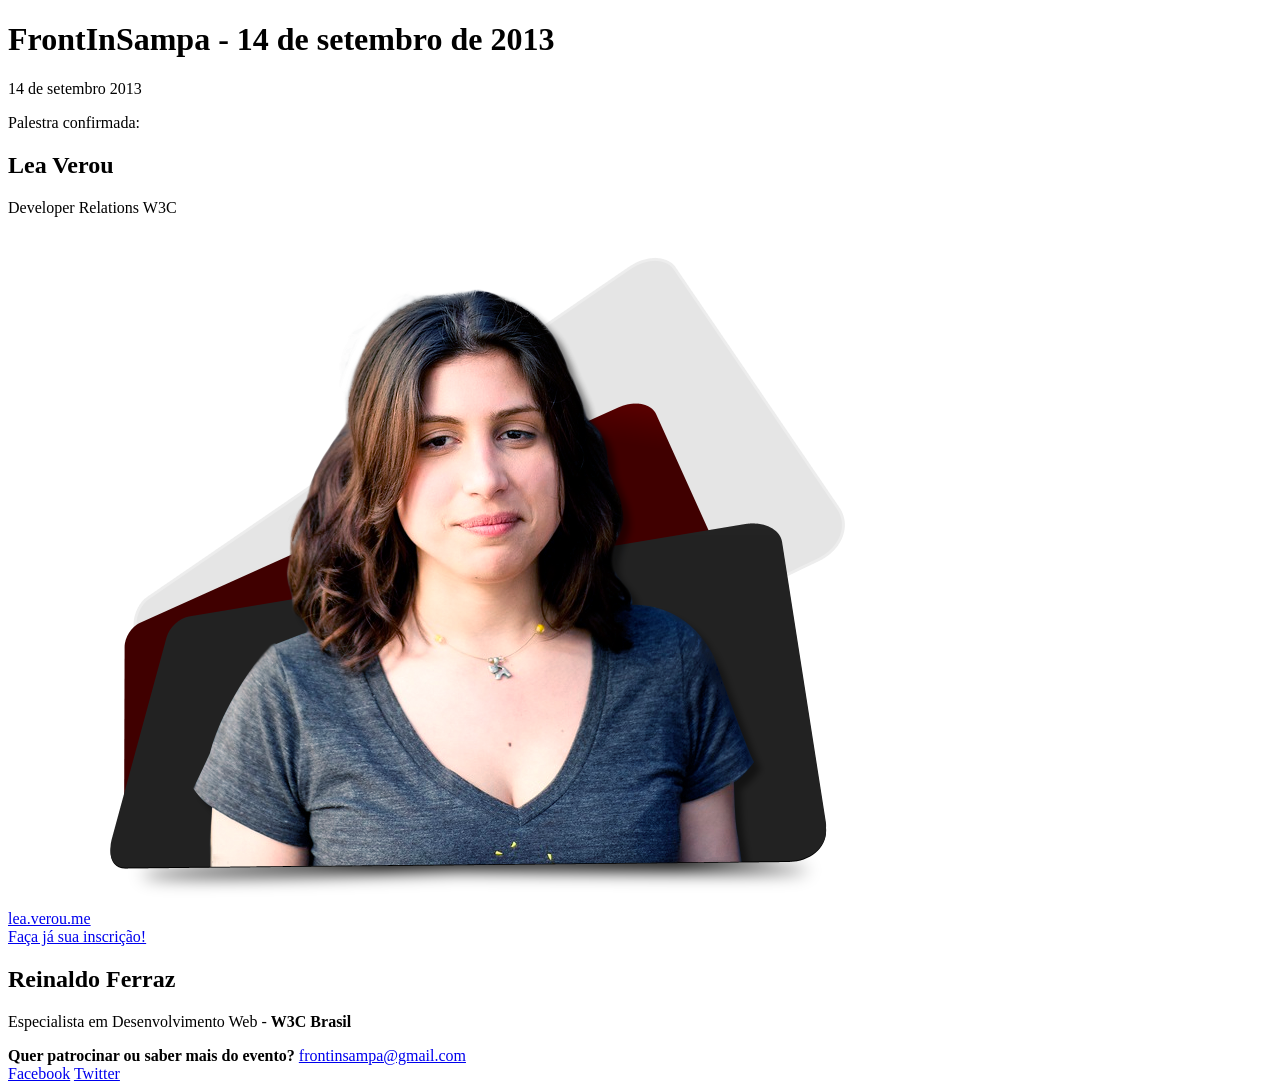
==== index.html @ 2486c328 "link inscrição" ====
<!doctype html>
<html lang="pt-br" itemscope itemtype="http://schema.org/Event">
<head>
	<meta charset="UTF-8">
	<title>FrontInSampa 2013 with Lea Verou is coming!</title>
	<meta itemprop="name" property="og:title" content="FrontInSampa 2013">
	<meta itemprop="description" property="og:description" name="description" content="">
	<meta itemprop="image" property="og:image" content="">
	<meta itemprop="startDate" content="2013-11-14">
	<meta itemprop="endDate" content="2013-11-14">
	
</head>
<body>
	<header role="banner">
		<h1>FrontInSampa - 14 de setembro de 2013</h1>
	</header>
	<main role="main">
		<p class="date">14 de setembro <span class="date-year">2013</span></p>
		<section class="featured">
			<p>Palestra confirmada:</p>
			<h2>Lea Verou</h2>
			<p>Developer Relations W3C</p>
			<a href="http://lea.verou.me/" rel="external">lea.verou.me</a>
			<img src="img/lea-verou.png" alt="Lea Verou" />
		</section>
		
		<a href="http://www.eventick.com.br/frontinsampa2013" title="Vai perder? Faça já sua inscrição">Faça já sua inscrição!</a>

		<article class="others">
			<h2>Reinaldo Ferraz</h2>
			<p>Especialista em Desenvolvimento Web - <strong>W3C Brasil</strong></p>
		</article>
	</main>
	<footer role="contentinfo">
		<strong>Quer patrocinar ou saber mais do evento?</strong>
		<a href="mailto:frontinsampa@gmail.com" class="contact">frontinsampa@gmail.com</a>
		<div class="social">
			<div class="likes"></div>
			<div class="links">
				<a href="http://facebook.com/frontinsampa" class="facebook">Facebook</a>
				<a href="http://twitter.com/frontinsp" class="twitter">Twitter</a>
			</div>
		</div>
	</footer>
</body>
</html>
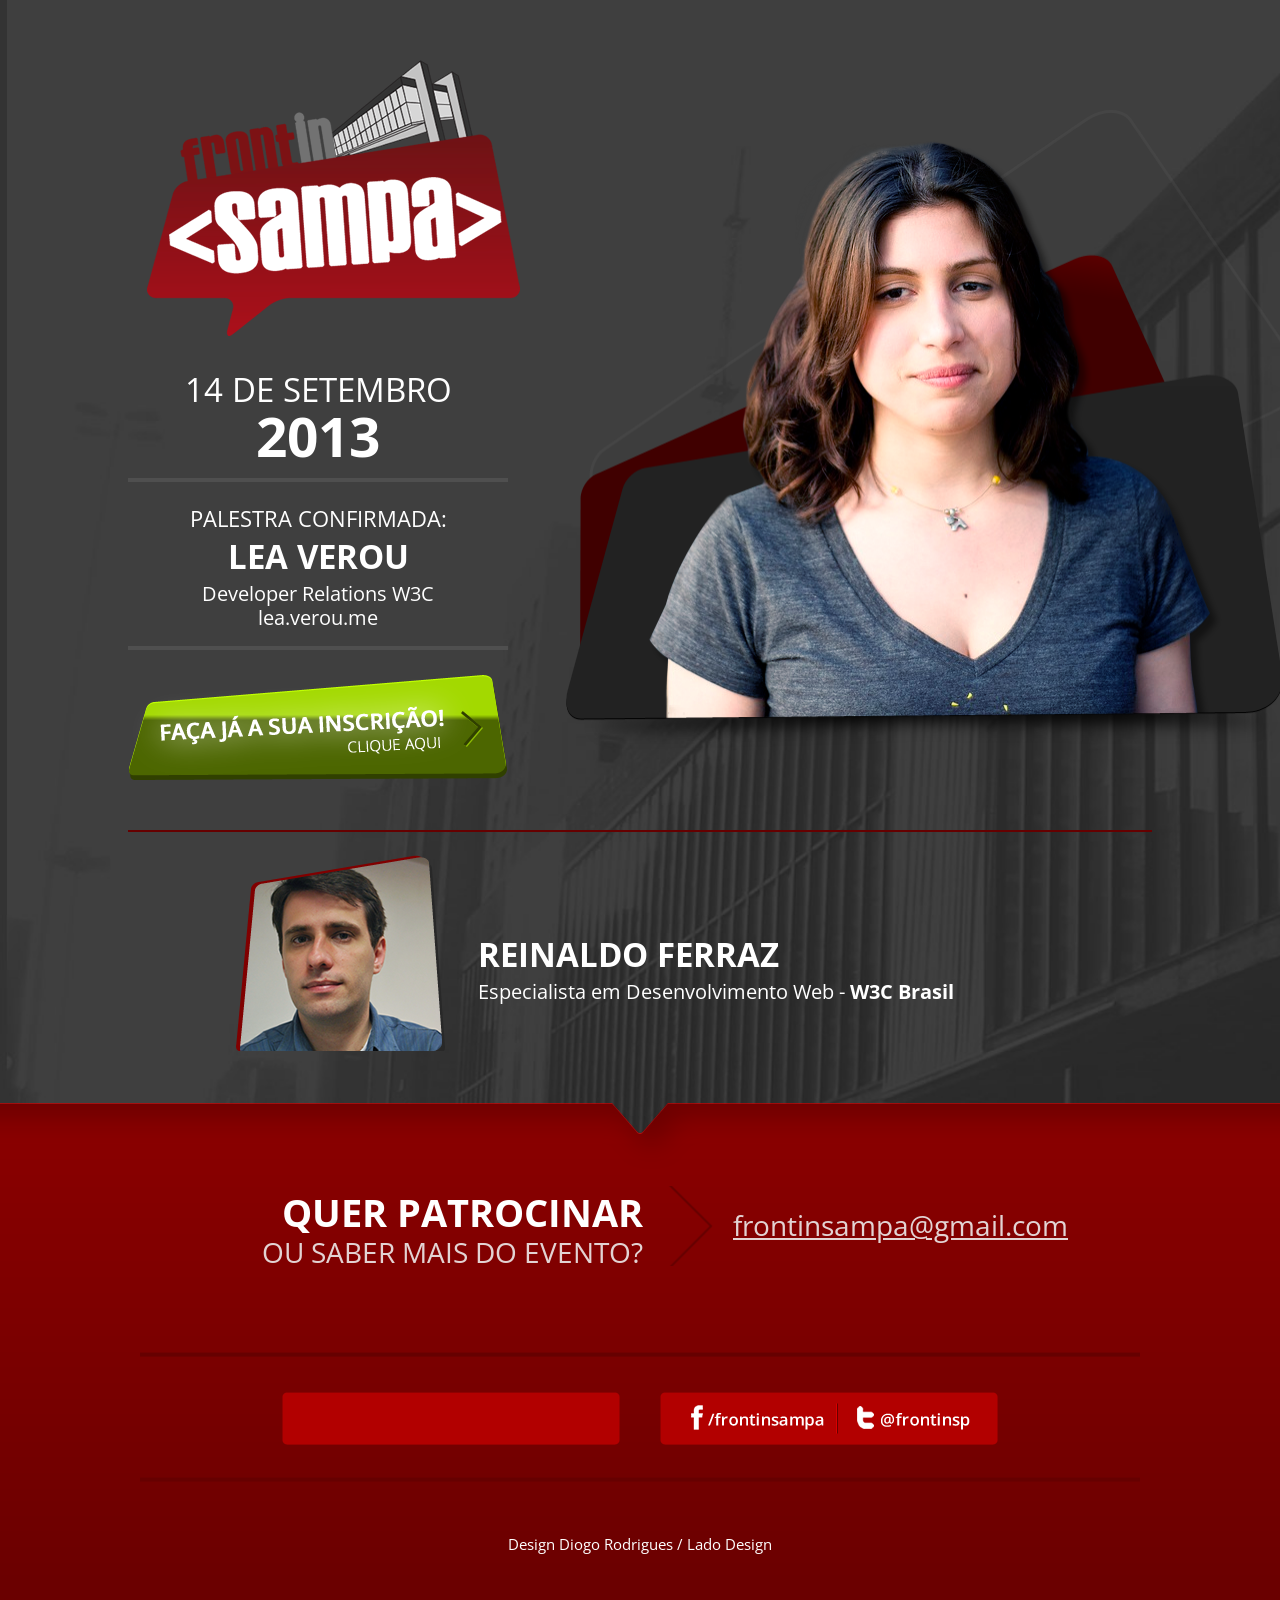
==== commit 1629ac7f: "merge" ====
--- a/index.html
+++ b/index.html
@@ -8,12 +8,19 @@
 	<meta itemprop="image" property="og:image" content="">
 	<meta itemprop="startDate" content="2013-11-14">
 	<meta itemprop="endDate" content="2013-11-14">
+		
+	<link href='http://fonts.googleapis.com/css?family=Open+Sans:400,700italic,800,700,600italic,600,400italic,300italic,300,800italic' rel='stylesheet' type='text/css'>
+
+	<link rel="stylesheet" type="text/css" href="./css/style.css">
+		
+	<script src="http://s7.addthis.com/js/250/addthis_widget.js#pubid=xa-4e4d4fa27f4e70bd"></script>
 	
 </head>
 <body>
 	<header role="banner">
 		<h1>FrontInSampa - 14 de setembro de 2013</h1>
 	</header>
+	
 	<main role="main">
 		<p class="date">14 de setembro <span class="date-year">2013</span></p>
 		<section class="featured">
@@ -22,9 +29,18 @@
 			<p>Developer Relations W3C</p>
 			<a href="http://lea.verou.me/" rel="external">lea.verou.me</a>
 			<img src="img/lea-verou.png" alt="Lea Verou" />
+			
 		</section>
+		<!-- AddThis Button BEGIN -->
+			<span class="addthis_toolbox addthis_default_style ">
+			<a class="addthis_button_tweet"></a>
+			<!-- Place this tag where you want the +1 button to render. -->
+			<div class="g-plusone" data-size="medium" data-href="http://localhost/frontinsampa2013-master/"></div>
+			<a class="addthis_button_facebook_like" ></a>
+			</span>
+			<!-- AddThis Button END -->
 		
-		<a href="http://www.eventick.com.br/frontinsampa2013" title="Vai perder? Faça já sua inscrição">Faça já sua inscrição!</a>
+		<a href="http://www.eventick.com.br/frontinsampa2013" title="Vai perder? Faça já sua inscrição" rel="external">Faça já sua inscrição!</a>
 
 		<article class="others">
 			<h2>Reinaldo Ferraz</h2>
@@ -32,15 +48,43 @@
 		</article>
 	</main>
 	<footer role="contentinfo">
-		<strong>Quer patrocinar ou saber mais do evento?</strong>
-		<a href="mailto:frontinsampa@gmail.com" class="contact">frontinsampa@gmail.com</a>
-		<div class="social">
-			<div class="likes"></div>
-			<div class="links">
-				<a href="http://facebook.com/frontinsampa" class="facebook">Facebook</a>
-				<a href="http://twitter.com/frontinsp" class="twitter">Twitter</a>
+		<div class="footer_center">
+			<div class="info_event">
+				<strong>Quer patrocinar</strong>
+				<p>ou saber mais do evento?</p>
 			</div>
+			
+			<a href="mailto:frontinsampa@gmail.com" class="contact">frontinsampa@gmail.com</a>
+			<div class="social">
+				<div class="likes">
+					<!-- AddThis Button BEGIN -->
+					<span class="addthis_toolbox addthis_default_style ">
+					<a class="addthis_button_tweet"></a>
+					<!-- Place this tag where you want the +1 button to render. -->
+					<div class="g-plusone" data-size="medium" data-href="http://localhost/frontinsampa2013-master/"></div>
+					<a class="addthis_button_facebook_like" ></a>
+					</span>
+					<!-- AddThis Button END -->
+				</div>
+				<div class="links">
+					<a href="http://facebook.com/frontinsampa" class="facebook" rel="external">Facebook</a>
+					<a href="http://twitter.com/frontinsp" class="twitter" rel="external">Twitter</a>
+				</div>
+			</div>
+			
+			<p class="design_info">Design Diogo Rodrigues / Lado Design</p>
 		</div>
 	</footer>
+	
+	<!-- Place this tag after the last +1 button tag. -->
+<script type="text/javascript">
+  window.___gcfg = {lang: 'pt-BR'};
+
+  (function() {
+    var po = document.createElement('script'); po.type = 'text/javascript'; po.async = true;
+    po.src = 'https://apis.google.com/js/plusone.js';
+    var s = document.getElementsByTagName('script')[0]; s.parentNode.insertBefore(po, s);
+  })();
+</script>
 </body>
 </html>
--- a/css/style.css
+++ b/css/style.css
@@ -0,0 +1,224 @@
+html{
+    overflow-x: hidden;
+}
+
+body{
+    background: url("../img/bg.jpg") no-repeat;
+    background-size: cover;
+    color: #fff;
+    font-family: 'Open Sans';
+    margin: 0;
+}
+
+a{
+    color: #fff;
+    text-decoration: none;
+}
+
+p{
+    margin: 0;
+    line-height: 1;
+}
+
+header,
+main,
+div.footer_center{
+    width: 1024px;
+    margin: 0 auto;
+    display: block;
+}
+
+header{
+    margin-top: 50px;
+}
+
+header h1{
+    background: url("../img/frontinsampa.png") no-repeat;
+    width: 405px;
+    height: 303px;
+    text-indent: -10000px;
+    margin: 0;
+}
+
+main > a{
+    background: url("../img/inscricoes.png") no-repeat;
+    width: 380px;
+    height: 105px;
+    display: block;
+    text-indent: -10000px;
+}
+
+p.date{
+    width: 380px;
+    display: block;
+    border-bottom: 4px solid #4f4f4f;
+    text-align: center;
+    font-size: 33px;
+    text-transform: uppercase;
+    padding-bottom: 15px;
+}
+
+p.date span.date-year{
+    font-size: 55px;
+    font-weight: bold;
+}
+
+p.date span.date-year:after,
+section.featured *:after{
+    clear: both;
+}
+
+p.date span.date-year:after,
+p.date span.date-year:before,
+section.featured *:after,
+section.featured *:before{
+    content: ""; display: table;
+}
+
+section.featured{
+    width: 380px;
+    border-bottom: 4px solid #4f4f4f;
+    margin: 25px 0;
+    padding-bottom: 15px;
+}
+
+section.featured *{
+    width: 380px;
+    display: block;
+    text-align: center;
+}
+
+main .addthis_toolbox{
+    float: right;
+    margin-top: 70px;
+}
+
+section.featured p:first-child{
+    font-size: 22px;
+    text-transform: uppercase;
+}
+
+section.featured h2,
+article.others h2{
+    font-size: 33px;
+    text-transform: uppercase;
+    margin: 5px 0;
+}
+
+section.featured p,
+section.featured a,
+article.others p{
+    font-size: 20px;
+}
+
+section.featured > img{
+    height: 690px;
+    left: 551px;
+    position: absolute;
+    top: 85px;
+    width: 762px;
+    z-index: -1;
+}
+
+article.others{
+    border-top: 2px solid #660000;
+    background: url("../img/reinaldo-ferraz.png") no-repeat 100px 10px;
+    height: 219px;
+    padding-left: 350px;
+    margin: 50px 0;
+}
+
+article.others h2{
+    margin-top: 100px;
+}
+
+footer{
+    background: url("../img/bg-footer2.png") repeat-x scroll center top / cover transparent;
+    height: 548px;
+    width: 100%;
+}
+
+footer div.info_event{
+    width: 515px;
+    background: url("../img/arrow.png") no-repeat right;
+    text-transform: uppercase;
+    text-align: right;
+    padding-right: 70px;
+    float: left;
+}
+
+footer div.info_event strong{
+    font-size: 38px;
+}
+
+footer div.info_event p,
+footer div.footer_center > a{
+    font-size: 28px;
+    color: #e3d3d3;
+}
+
+div.footer_center{
+    text-align: center;
+    padding: 85px 0;
+}
+
+footer div.footer_center > a{
+    float: left;
+    text-decoration: underline;
+    margin-top: 20px;
+    margin-left: 20px;
+}
+
+footer div.footer_center div.social{
+    display: block;
+    float: left;
+    margin: 0 auto;
+    text-align: center;
+    width: 100%;
+    margin-top: 135px;
+}
+
+footer div.footer_center div.social div.links,
+footer div.footer_center div.social div.likes{
+    width: 340px;
+    display: inline-block;
+}
+
+footer div.footer_center div.social div.links{
+    margin-left: 35px;
+}
+
+div.links a{
+    text-indent: -100000px;
+    display: block;
+    float: left;
+    margin-left: 28px;
+}
+
+div.links a.facebook{
+    background: url("../img/facebook-frontinsampa.png") no-repeat;
+    width: 138px;
+    height: 36px;
+}
+
+div.links a.twitter{
+    background: url("../img/twitter-frontinsampa.png") no-repeat;
+    width: 118px;
+    height: 36px;
+}
+
+footer div.footer_center p.design_info{
+    float: left;
+    margin-top: 95px;
+    width: 100%;
+    font-size: 15px;
+}
+
+.addthis_toolbox *{
+    float: left !important;
+}
+
+.addthis_button_tweet{
+    width: 120px;
+    margin-left: 20px;
+}
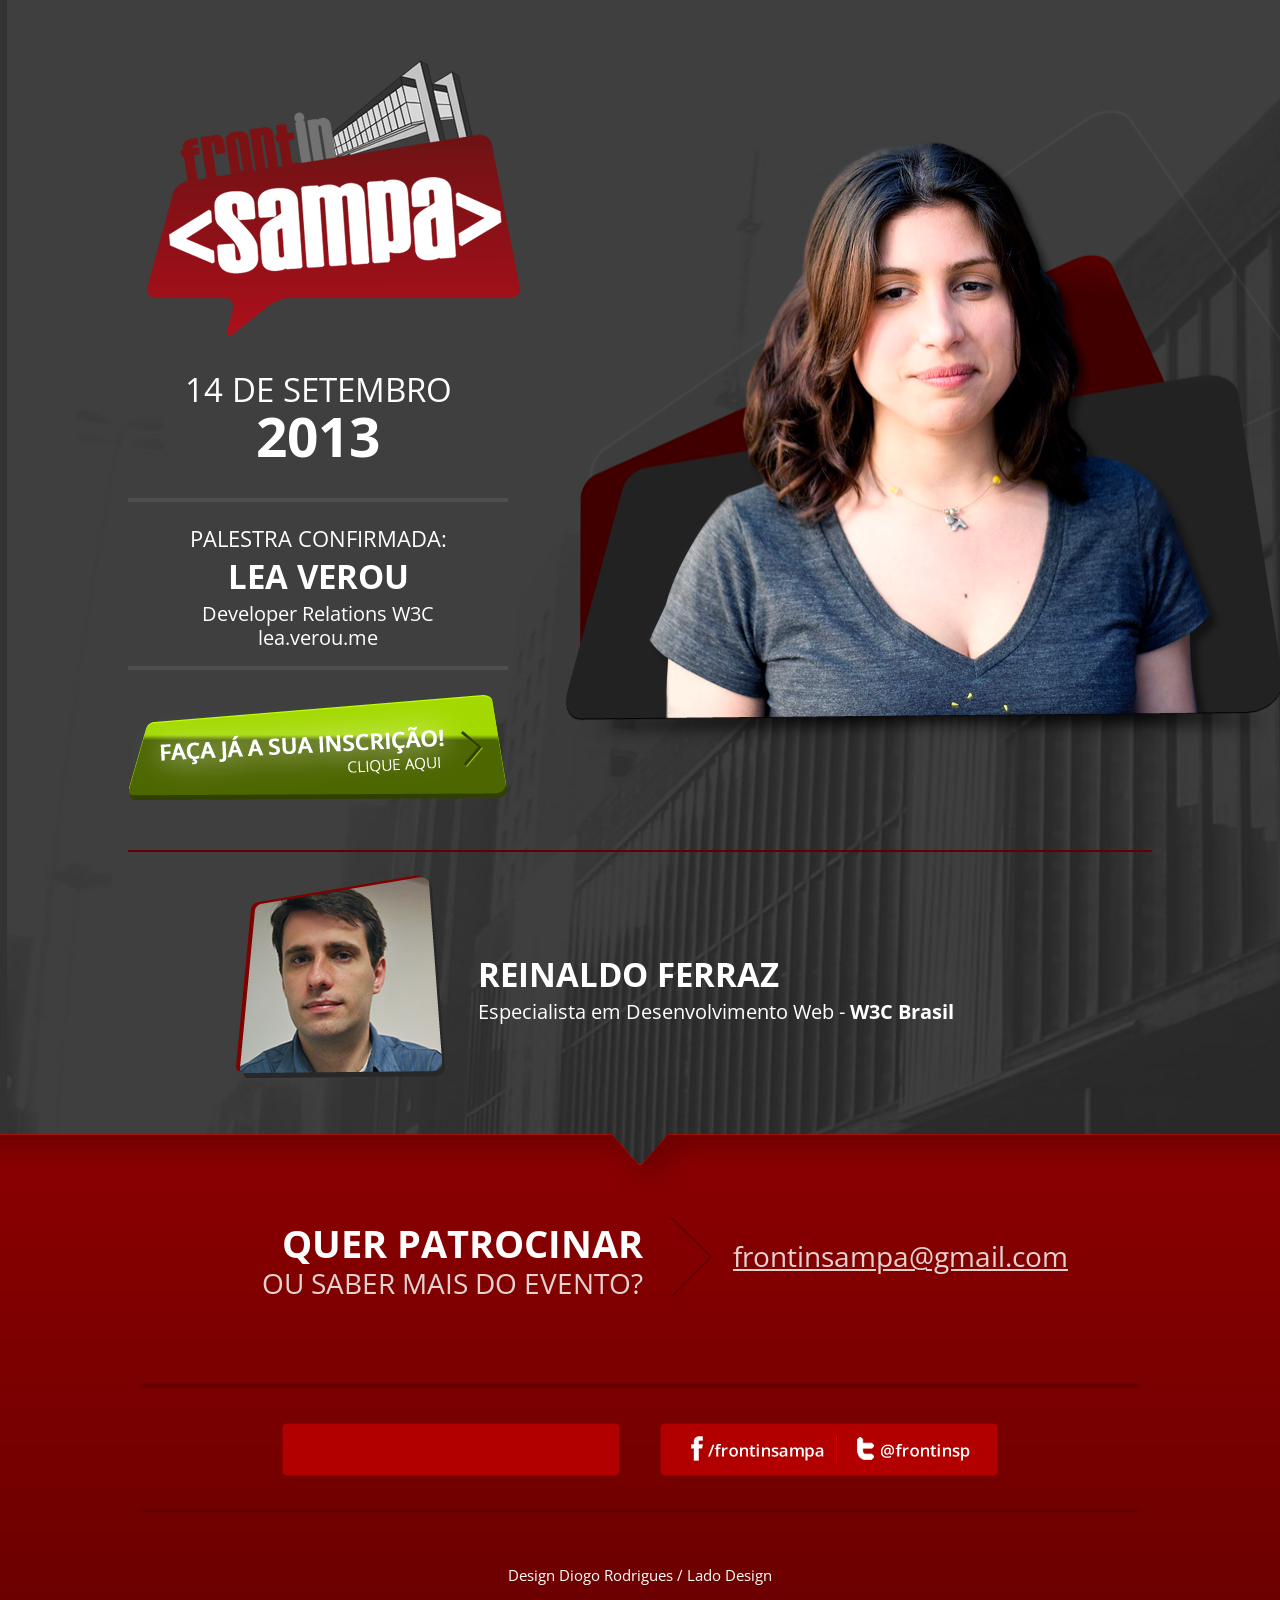
==== commit 30678044: "final v2" ====
--- a/index.html
+++ b/index.html
@@ -2,7 +2,7 @@
 <html lang="pt-br" itemscope itemtype="http://schema.org/Event">
 <head>
 	<meta charset="UTF-8">
-	<title>FrontInSampa 2013 with Lea Verou is coming!</title>
+	<title>FrontInSampa 2013 | 14 de Setembro de 2013</title>
 	<meta itemprop="name" property="og:title" content="FrontInSampa 2013">
 	<meta itemprop="description" property="og:description" name="description" content="">
 	<meta itemprop="image" property="og:image" content="">
@@ -10,10 +10,8 @@
 	<meta itemprop="endDate" content="2013-11-14">
 		
 	<link href='http://fonts.googleapis.com/css?family=Open+Sans:400,700italic,800,700,600italic,600,400italic,300italic,300,800italic' rel='stylesheet' type='text/css'>
-
 	<link rel="stylesheet" type="text/css" href="./css/style.css">
-		
-	<script src="http://s7.addthis.com/js/250/addthis_widget.js#pubid=xa-4e4d4fa27f4e70bd"></script>
+	<script type="text/javascript" src="http://modernizr.com/downloads/modernizr-latest.js"></script>
 	
 </head>
 <body>
@@ -27,20 +25,12 @@
 			<p>Palestra confirmada:</p>
 			<h2>Lea Verou</h2>
 			<p>Developer Relations W3C</p>
-			<a href="http://lea.verou.me/" rel="external">lea.verou.me</a>
+			<a href="http://lea.verou.me/" rel="external" target="_blank">lea.verou.me</a>
 			<img src="img/lea-verou.png" alt="Lea Verou" />
 			
 		</section>
-		<!-- AddThis Button BEGIN -->
-			<span class="addthis_toolbox addthis_default_style ">
-			<a class="addthis_button_tweet"></a>
-			<!-- Place this tag where you want the +1 button to render. -->
-			<div class="g-plusone" data-size="medium" data-href="http://localhost/frontinsampa2013-master/"></div>
-			<a class="addthis_button_facebook_like" ></a>
-			</span>
-			<!-- AddThis Button END -->
 		
-		<a href="http://www.eventick.com.br/frontinsampa2013" title="Vai perder? Faça já sua inscrição" rel="external">Faça já sua inscrição!</a>
+		<a href="http://www.eventick.com.br/frontinsampa2013" title="Vai perder? Faça já sua inscrição" rel="external" target="_blank">Faça já sua inscrição!</a>
 
 		<article class="others">
 			<h2>Reinaldo Ferraz</h2>
@@ -62,17 +52,17 @@
 					<a class="addthis_button_tweet"></a>
 					<!-- Place this tag where you want the +1 button to render. -->
 					<div class="g-plusone" data-size="medium" data-href="http://localhost/frontinsampa2013-master/"></div>
-					<a class="addthis_button_facebook_like" ></a>
+					<a class="addthis_button_facebook_like"></a>
 					</span>
 					<!-- AddThis Button END -->
 				</div>
 				<div class="links">
-					<a href="http://facebook.com/frontinsampa" class="facebook" rel="external">Facebook</a>
-					<a href="http://twitter.com/frontinsp" class="twitter" rel="external">Twitter</a>
+					<a href="http://facebook.com/frontinsampa" class="facebook" rel="external" target="_blank">Facebook</a>
+					<a href="http://twitter.com/frontinsp" class="twitter" rel="external" target="_blank">Twitter</a>
 				</div>
 			</div>
 			
-			<p class="design_info">Design Diogo Rodrigues / Lado Design</p>
+			<p class="design_info">Design Diogo Rodrigues / <a href="http://www.ladodesign.com.br/" target="_blank">Lado Design</a></p>
 		</div>
 	</footer>
 	
--- a/css/style.css
+++ b/css/style.css
@@ -55,7 +55,7 @@
     text-align: center;
     font-size: 33px;
     text-transform: uppercase;
-    padding-bottom: 15px;
+    padding-bottom: 35px;
 }
 
 p.date span.date-year{
@@ -123,7 +123,7 @@
 article.others{
     border-top: 2px solid #660000;
     background: url("../img/reinaldo-ferraz.png") no-repeat 100px 10px;
-    height: 219px;
+    height: 230px;
     padding-left: 350px;
     margin: 50px 0;
 }
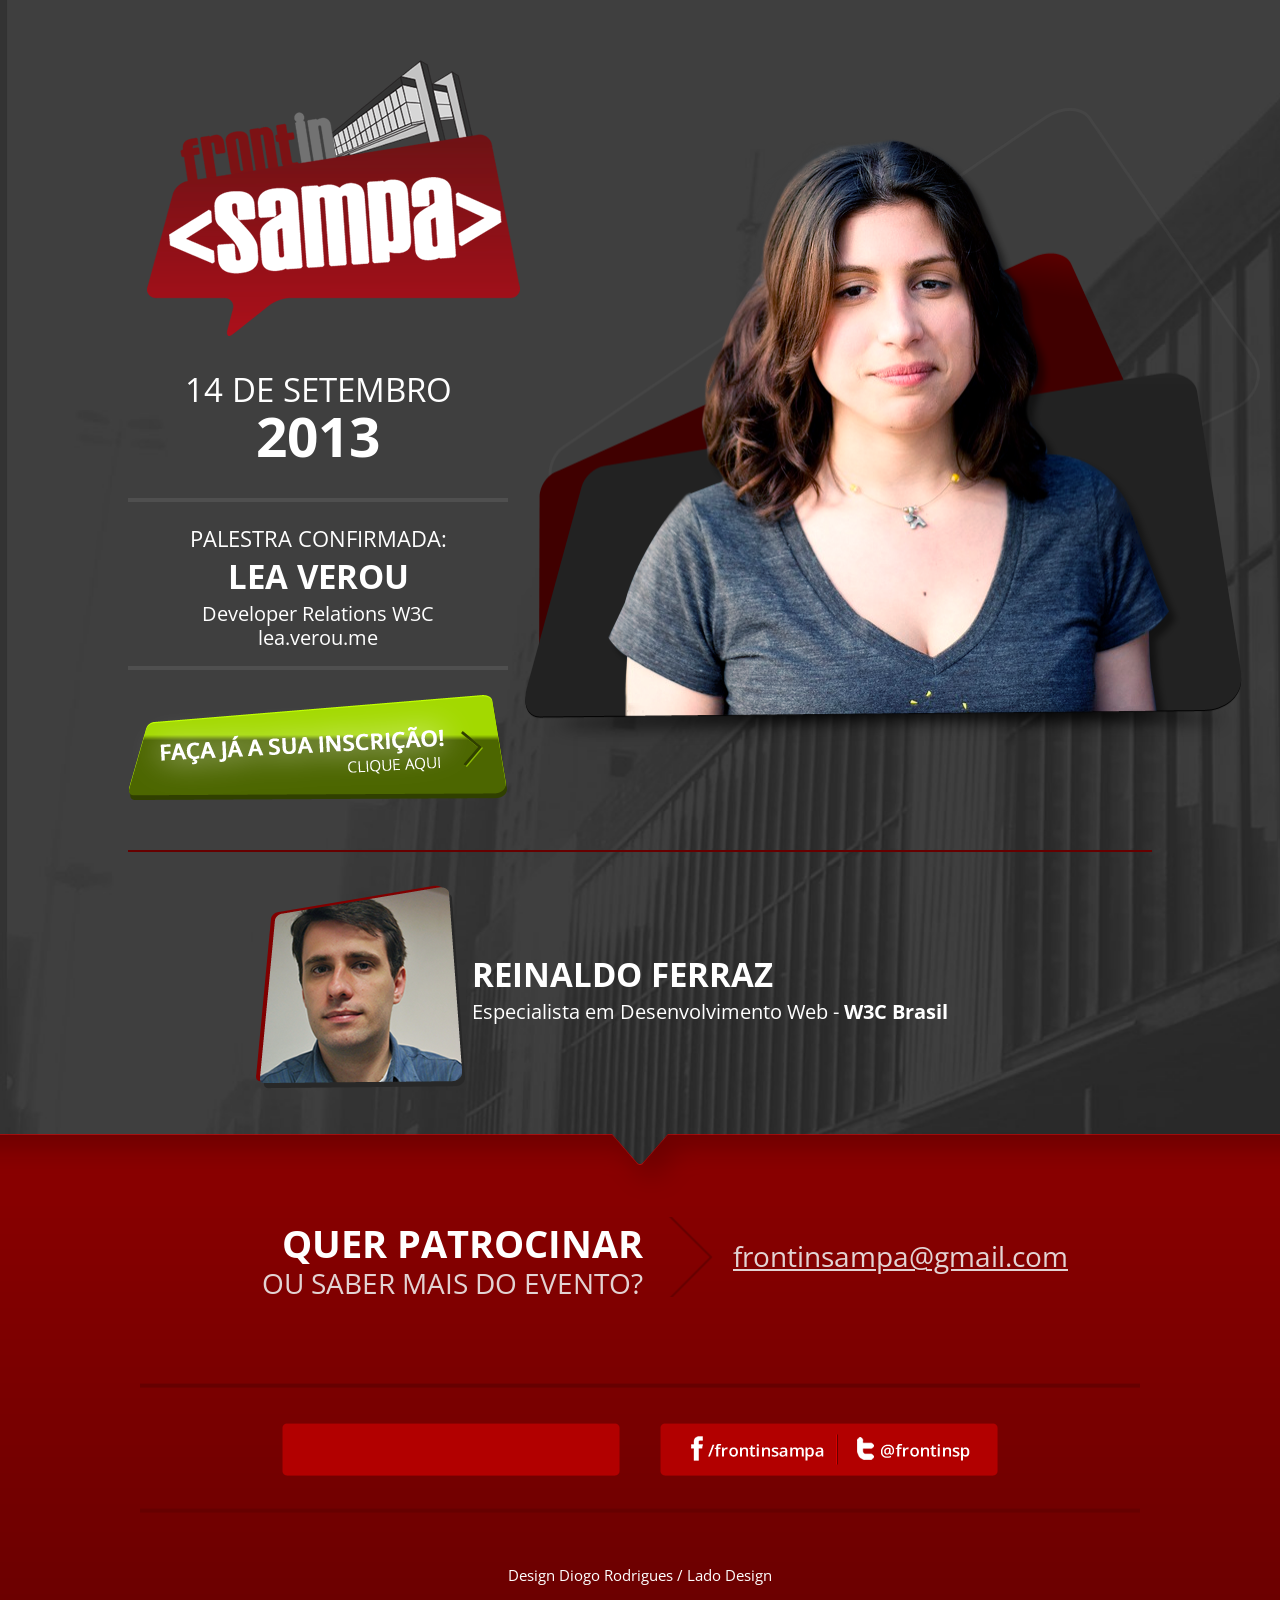
==== commit 33a3dbf8: "apagando arquivos e ajustes" ====
--- a/index.html
+++ b/index.html
@@ -3,23 +3,30 @@
 <head>
 	<meta charset="UTF-8">
 	<title>FrontInSampa 2013 | 14 de Setembro de 2013</title>
-	<meta itemprop="name" property="og:title" content="FrontInSampa 2013">
-	<meta itemprop="description" property="og:description" name="description" content="">
-	<meta itemprop="image" property="og:image" content="">
-	<meta itemprop="startDate" content="2013-11-14">
-	<meta itemprop="endDate" content="2013-11-14">
+	<meta name="description" content="FrontInSampa 2013 - Evento focado em Desenvolvimento Front-end em São Paulo, dia 14 de setembro de 2013." />
+	<meta name="keywords" content="Frontend, Front-end, Frontend em São Paulo, eventos de frontend em São Paulo, FrontInSampa, FrontInSampa 2013" />
+	<meta name="viewport" content="initial-scale = 1.0">
+	<meta property="og:title" content="FrontInSampa 2013" />
+	<meta property="og:type" content="website"/>
+	<meta property="og:description" content="FrontInSampa 2013 - Evento focado em Desenvolvimento Front-end em São Paulo, dia 14 de setembro de 2013." />
+	<meta property="og:url" content="http://www.frontinsampa.com.br/"/>
+	<meta property="og:image" content="http://www.frontinsampa.com.br/img/frontinsampa.jpg" />
+	<meta property="og:site_name" content="FrontInSampa"/>
+	<meta property="og:locale" content="pt_br" />
 		
 	<link href='http://fonts.googleapis.com/css?family=Open+Sans:400,700italic,800,700,600italic,600,400italic,300italic,300,800italic' rel='stylesheet' type='text/css'>
 	<link rel="stylesheet" type="text/css" href="./css/style.css">
 	<script type="text/javascript" src="http://modernizr.com/downloads/modernizr-latest.js"></script>
+    <script type="text/javascript" src="http://s7.addthis.com/js/250/addthis_widget.js#pubid=xa-4e4d4fa27f4e70bd"></script>
+    <link rel="shortcut icon" href="img/favicon.ico" type="image/ico" />
 	
 </head>
 <body>
 	<header role="banner">
-		<h1>FrontInSampa - 14 de setembro de 2013</h1>
+		<h1><img src="img/frontinsampa.png" alt="Frontinsampa 2013" /></h1>
 	</header>
 	
-	<main role="main">
+	<main role="main" class="content">
 		<p class="date">14 de setembro <span class="date-year">2013</span></p>
 		<section class="featured">
 			<p>Palestra confirmada:</p>
@@ -33,12 +40,13 @@
 		<a href="http://www.eventick.com.br/frontinsampa2013" title="Vai perder? Faça já sua inscrição" rel="external" target="_blank">Faça já sua inscrição!</a>
 
 		<article class="others">
+			<img src="img/reinaldo-ferraz.png" alt="Reinaldo Ferraz" />
 			<h2>Reinaldo Ferraz</h2>
 			<p>Especialista em Desenvolvimento Web - <strong>W3C Brasil</strong></p>
 		</article>
 	</main>
 	<footer role="contentinfo">
-		<div class="footer_center">
+		<div class="wrapper_foo">
 			<div class="info_event">
 				<strong>Quer patrocinar</strong>
 				<p>ou saber mais do evento?</p>
@@ -51,7 +59,7 @@
 					<span class="addthis_toolbox addthis_default_style ">
 					<a class="addthis_button_tweet"></a>
 					<!-- Place this tag where you want the +1 button to render. -->
-					<div class="g-plusone" data-size="medium" data-href="http://localhost/frontinsampa2013-master/"></div>
+					<i class="g-plusone" data-size="medium" data-href="http://www.frontinsampa.com.br"></i>
 					<a class="addthis_button_facebook_like"></a>
 					</span>
 					<!-- AddThis Button END -->
--- a/css/style.css
+++ b/css/style.css
@@ -21,11 +21,12 @@
 }
 
 header,
-main,
-div.footer_center{
+.content,
+div.wrapper_foo{
     width: 1024px;
     margin: 0 auto;
     display: block;
+    position: relative;
 }
 
 header{
@@ -33,14 +34,14 @@
 }
 
 header h1{
-    background: url("../img/frontinsampa.png") no-repeat;
+    /*background: url("../img/frontinsampa.png") no-repeat;*/
     width: 405px;
     height: 303px;
-    text-indent: -10000px;
+    /*text-indent: -10000px;*/
     margin: 0;
 }
 
-main > a{
+.content > a{
     background: url("../img/inscricoes.png") no-repeat;
     width: 380px;
     height: 105px;
@@ -88,7 +89,7 @@
     text-align: center;
 }
 
-main .addthis_toolbox{
+.content .addthis_toolbox{
     float: right;
     margin-top: 70px;
 }
@@ -113,19 +114,23 @@
 
 section.featured > img{
     height: 690px;
-    left: 551px;
+    right: -120px;
     position: absolute;
-    top: 85px;
+    top: -270px;
     width: 762px;
     z-index: -1;
 }
 
 article.others{
     border-top: 2px solid #660000;
-    background: url("../img/reinaldo-ferraz.png") no-repeat 100px 10px;
     height: 230px;
-    padding-left: 350px;
+    padding-left: 100px;
     margin: 50px 0;
+}
+article.others img{ 
+    float: left;
+    margin-top: 20px;
+    margin-left: 20px;
 }
 
 article.others h2{
@@ -152,24 +157,24 @@
 }
 
 footer div.info_event p,
-footer div.footer_center > a{
+footer div.wrapper_foo > a{
     font-size: 28px;
     color: #e3d3d3;
 }
 
-div.footer_center{
+div.wrapper_foo{
     text-align: center;
     padding: 85px 0;
 }
 
-footer div.footer_center > a{
+footer div.wrapper_foo > a{
     float: left;
     text-decoration: underline;
     margin-top: 20px;
     margin-left: 20px;
 }
 
-footer div.footer_center div.social{
+footer div.wrapper_foo div.social{
     display: block;
     float: left;
     margin: 0 auto;
@@ -178,13 +183,13 @@
     margin-top: 135px;
 }
 
-footer div.footer_center div.social div.links,
-footer div.footer_center div.social div.likes{
+footer div.wrapper_foo div.social div.links,
+footer div.wrapper_foo div.social div.likes{
     width: 340px;
     display: inline-block;
 }
 
-footer div.footer_center div.social div.links{
+footer div.wrapper_foo div.social div.links{
     margin-left: 35px;
 }
 
@@ -207,7 +212,7 @@
     height: 36px;
 }
 
-footer div.footer_center p.design_info{
+footer div.wrapper_foo p.design_info{
     float: left;
     margin-top: 95px;
     width: 100%;
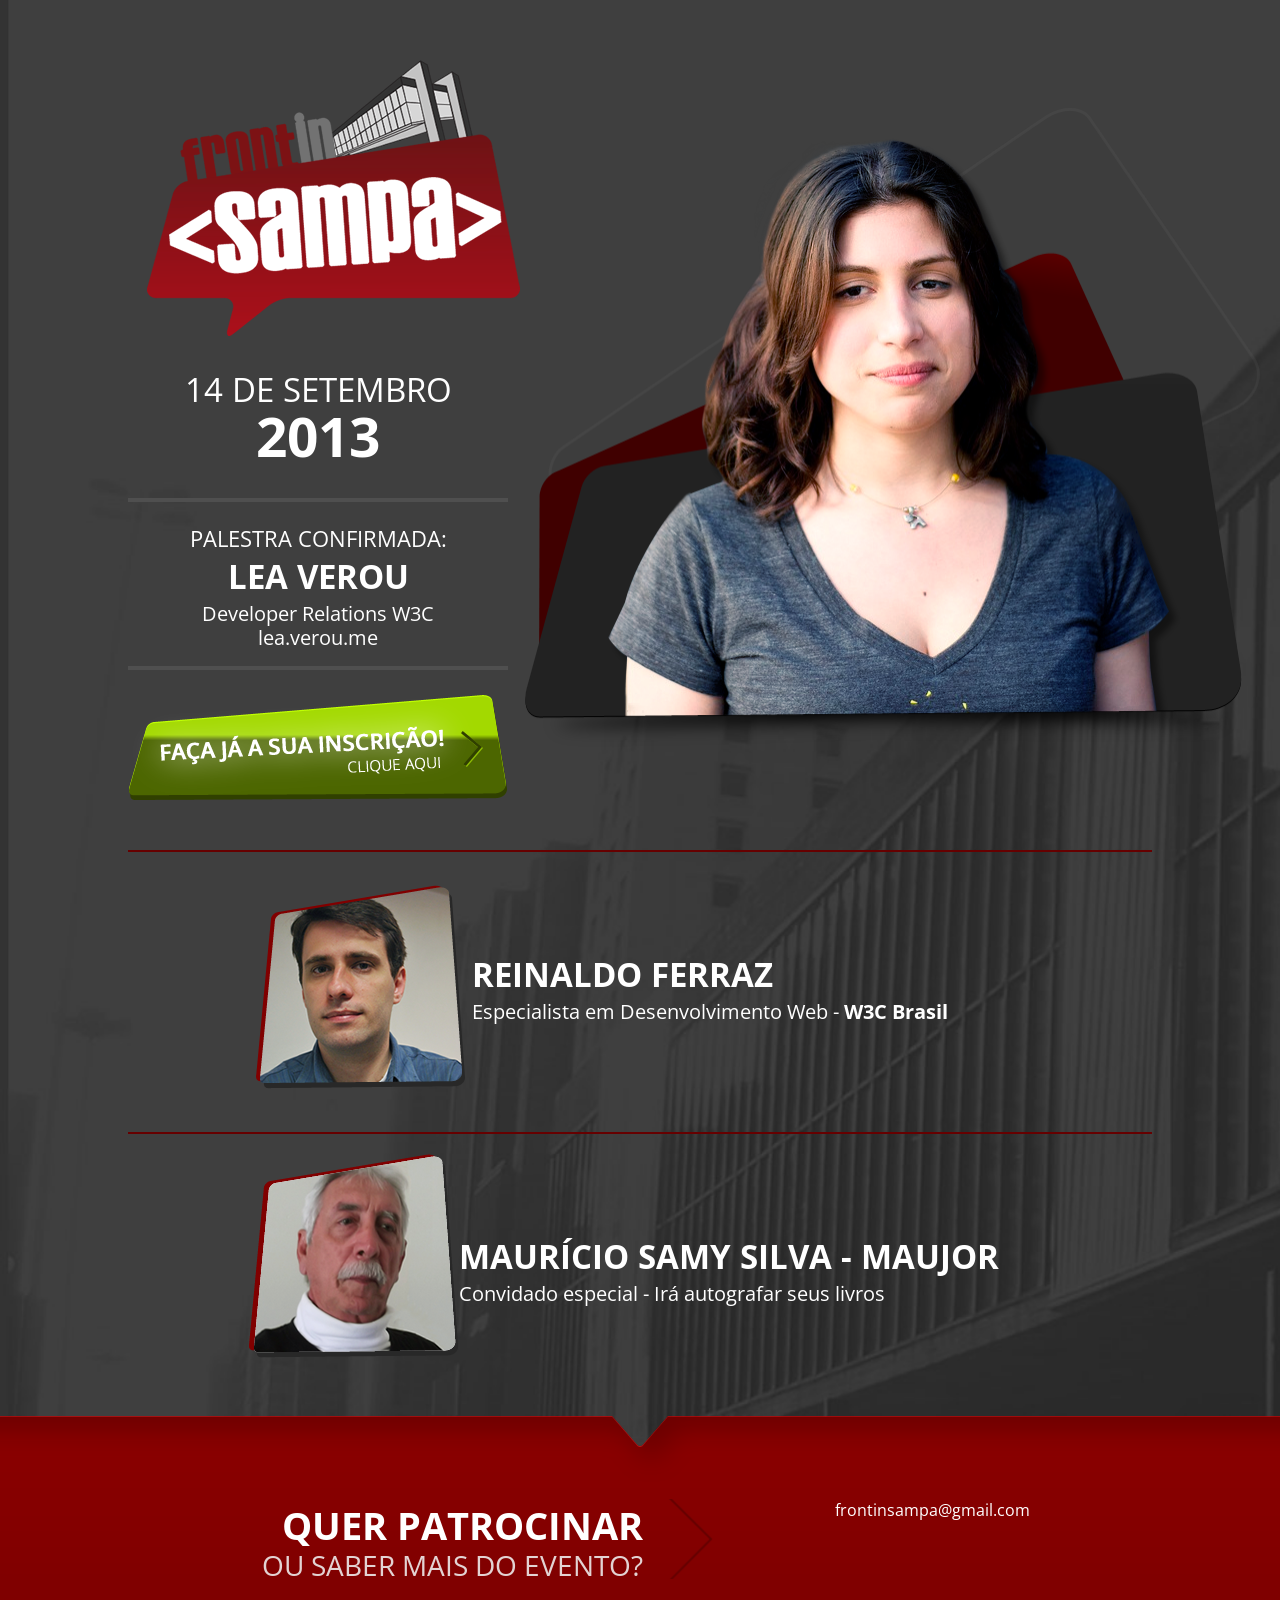
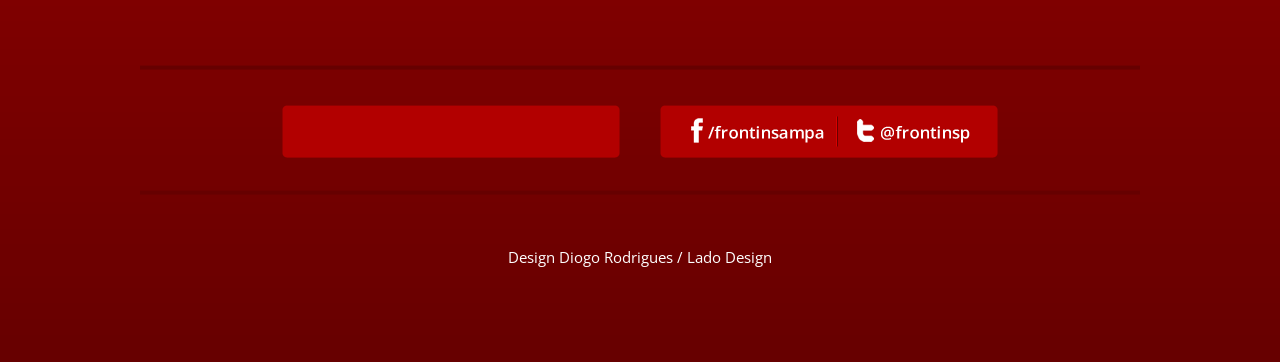
==== commit 8f62b19c: "add maujor" ====
--- a/index.html
+++ b/index.html
@@ -10,6 +10,7 @@
 	<meta property="og:type" content="website"/>
 	<meta property="og:description" content="FrontInSampa 2013 - Evento focado em Desenvolvimento Front-end em São Paulo, dia 14 de setembro de 2013." />
 	<meta property="og:url" content="http://www.frontinsampa.com.br/"/>
+	<meta property="og:description" content="FrontInSampa 2013 - Evento focado em Desenvolvimento Front-end em São Paulo, dia 14 de setembro de 2013."/>
 	<meta property="og:image" content="http://www.frontinsampa.com.br/img/frontinsampa.jpg" />
 	<meta property="og:site_name" content="FrontInSampa"/>
 	<meta property="og:locale" content="pt_br" />
@@ -19,6 +20,31 @@
 	<script type="text/javascript" src="http://modernizr.com/downloads/modernizr-latest.js"></script>
     <script type="text/javascript" src="http://s7.addthis.com/js/250/addthis_widget.js#pubid=xa-4e4d4fa27f4e70bd"></script>
     <link rel="shortcut icon" href="img/favicon.ico" type="image/ico" />
+
+
+    <script type="text/javascript">
+
+  var _gaq = _gaq || [];
+  _gaq.push(['_setAccount', 'UA-32925160-1']);
+  _gaq.push(['_trackPageview']);
+
+  (function() {
+    var ga = document.createElement('script'); ga.type = 'text/javascript'; ga.async = true;
+    ga.src = ('https:' == document.location.protocol ? 'https://ssl' : 'http://www') + '.google-analytics.com/ga.js';
+    var s = document.getElementsByTagName('script')[0]; s.parentNode.insertBefore(ga, s);
+  })();
+
+</script>
+
+<script type="text/javascript">
+		function recordOutboundLink(link, category, action) {
+		try {
+		var pageTracker=_gat._getTracker("UA-32925160-1");
+		pageTracker._trackEvent(category, action);
+		setTimeout('document.location = "' + link.href + '"', 100)
+		}catch(err){}
+		}
+	</script>
 	
 </head>
 <body>
@@ -37,22 +63,29 @@
 			
 		</section>
 		
-		<a href="http://www.eventick.com.br/frontinsampa2013" title="Vai perder? Faça já sua inscrição" rel="external" target="_blank">Faça já sua inscrição!</a>
+		<a onclick="recordOutboundLink(this, 'Inscricoes', 'siteBeta'); _gaq.push(['_link', 'http://www.eventick.com.br/frontinsampa2013']); return false;" href="http://www.eventick.com.br/frontinsampa2013" aria-label="Faça agora mesmo sua inscrição" title="Vai perder? Faça já sua inscrição" rel="external" target="_blank">Faça já sua inscrição!</a>
 
 		<article class="others">
 			<img src="img/reinaldo-ferraz.png" alt="Reinaldo Ferraz" />
 			<h2>Reinaldo Ferraz</h2>
 			<p>Especialista em Desenvolvimento Web - <strong>W3C Brasil</strong></p>
 		</article>
+		<article class="others">
+			<img src="img/maujor.png" alt="Maujor" />
+			<h2>Maurício Samy Silva - MAUJOR</h2>
+			<p>Convidado especial - Irá autografar seus livros</p>
+		</article>
 	</main>
 	<footer role="contentinfo">
 		<div class="wrapper_foo">
-			<div class="info_event">
-				<strong>Quer patrocinar</strong>
-				<p>ou saber mais do evento?</p>
+			<div class="clearfix">
+				<div class="info_event">
+					<strong>Quer patrocinar</strong>
+					<p>ou saber mais do evento?</p>
+				</div>
+				
+				<a href="mailto:frontinsampa@gmail.com" class="contact">frontinsampa@gmail.com</a>
 			</div>
-			
-			<a href="mailto:frontinsampa@gmail.com" class="contact">frontinsampa@gmail.com</a>
 			<div class="social">
 				<div class="likes">
 					<!-- AddThis Button BEGIN -->
@@ -69,7 +102,10 @@
 					<a href="http://twitter.com/frontinsp" class="twitter" rel="external" target="_blank">Twitter</a>
 				</div>
 			</div>
-			
+			<!--<div class="list">
+				<h2>Patrocínio:</h2>
+				<a href="http://novatec.com.br/autores/samy/" target="_blank"><img src="img/novatec.jpg"  alt="Editora Novatec"></a>
+			</div>-->
 			<p class="design_info">Design Diogo Rodrigues / <a href="http://www.ladodesign.com.br/" target="_blank">Lado Design</a></p>
 		</div>
 	</footer>
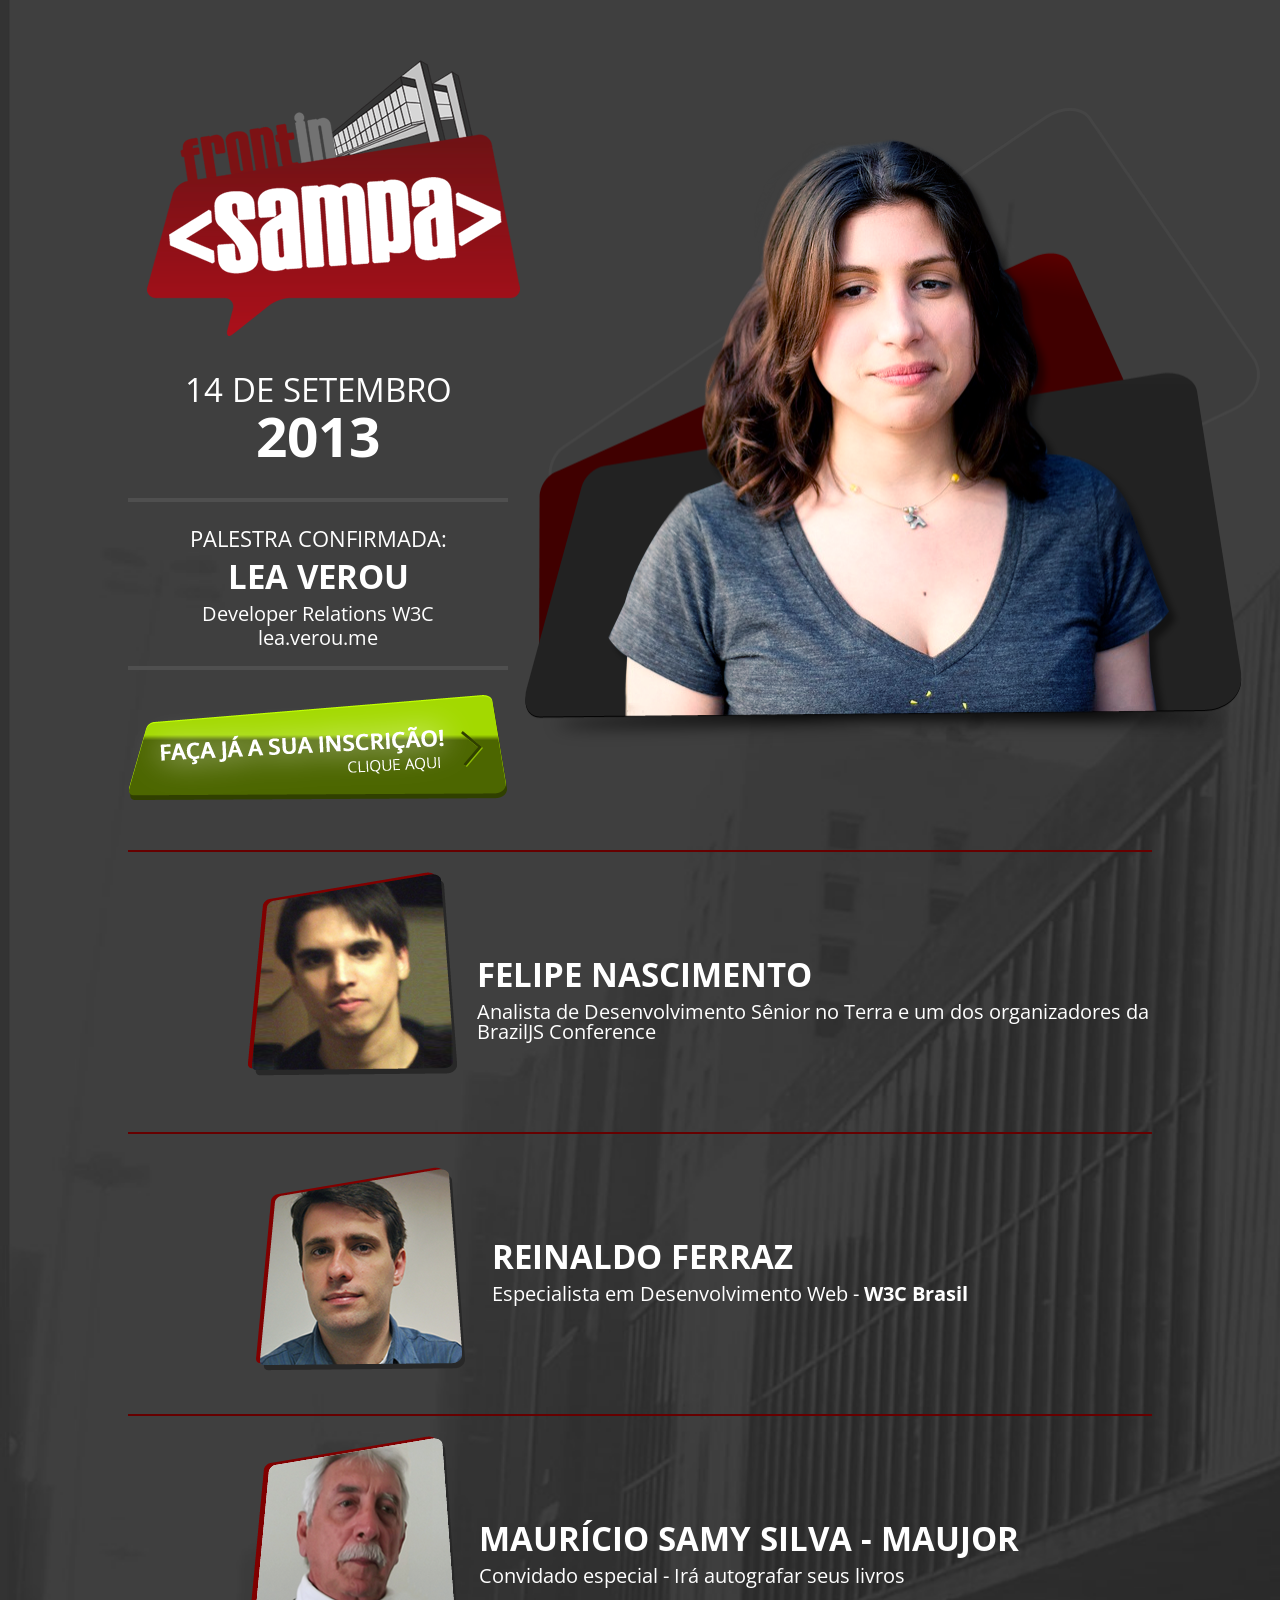
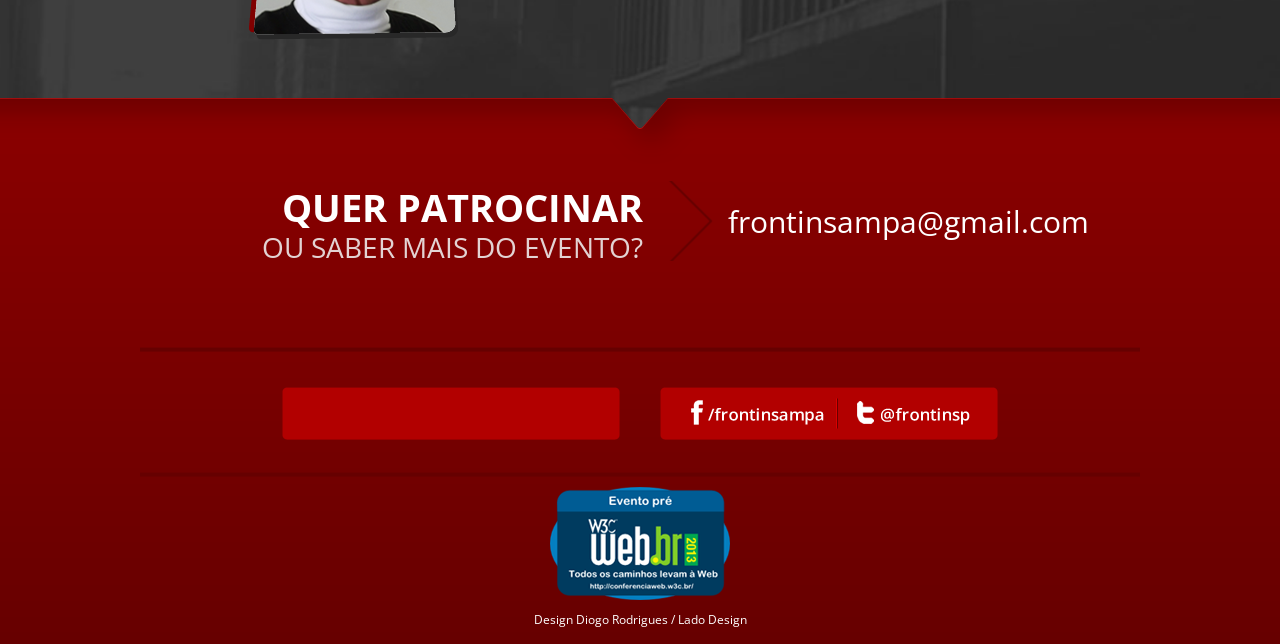
==== commit f198b695: "merge com arquivos do ftp" ====
--- a/index.html
+++ b/index.html
@@ -64,7 +64,11 @@
 		</section>
 		
 		<a onclick="recordOutboundLink(this, 'Inscricoes', 'siteBeta'); _gaq.push(['_link', 'http://www.eventick.com.br/frontinsampa2013']); return false;" href="http://www.eventick.com.br/frontinsampa2013" aria-label="Faça agora mesmo sua inscrição" title="Vai perder? Faça já sua inscrição" rel="external" target="_blank">Faça já sua inscrição!</a>
-
+		<article class="others">
+			<img src="img/felipe-nascimento.png" alt="Felipe Nascimento" />
+			<h2>Felipe Nascimento</h2>
+			<p>Analista de Desenvolvimento Sênior no Terra e um dos organizadores da BrazilJS Conference</p>
+		</article>
 		<article class="others">
 			<img src="img/reinaldo-ferraz.png" alt="Reinaldo Ferraz" />
 			<h2>Reinaldo Ferraz</h2>
@@ -75,6 +79,7 @@
 			<h2>Maurício Samy Silva - MAUJOR</h2>
 			<p>Convidado especial - Irá autografar seus livros</p>
 		</article>
+		
 	</main>
 	<footer role="contentinfo">
 		<div class="wrapper_foo">
@@ -106,7 +111,11 @@
 				<h2>Patrocínio:</h2>
 				<a href="http://novatec.com.br/autores/samy/" target="_blank"><img src="img/novatec.jpg"  alt="Editora Novatec"></a>
 			</div>-->
-			<p class="design_info">Design Diogo Rodrigues / <a href="http://www.ladodesign.com.br/" target="_blank">Lado Design</a></p>
+			
+				
+			<p class="design_info">
+				<a href="http://conferenciaweb.w3c.br" target="_blank"><img src="img/stamp-webbr.png" height="113" width="180" alt="conferência Webbr"></a>
+				<br><br>Design Diogo Rodrigues / <a href="http://www.ladodesign.com.br/" target="_blank">Lado Design</a></p>
 		</div>
 	</footer>
 	
--- a/css/style.css
+++ b/css/style.css
@@ -19,6 +19,14 @@
     margin: 0;
     line-height: 1;
 }
+.clearfix:after {
+    content:".";
+    display:block;
+    height:0;
+    clear:both;
+    visibility: hidden;
+}
+
 
 header,
 .content,
@@ -129,8 +137,7 @@
 }
 article.others img{ 
     float: left;
-    margin-top: 20px;
-    margin-left: 20px;
+    margin: 20px 20px 0 20px;
 }
 
 article.others h2{
@@ -168,7 +175,6 @@
 }
 
 footer div.wrapper_foo > a{
-    float: left;
     text-decoration: underline;
     margin-top: 20px;
     margin-left: 20px;
@@ -176,7 +182,6 @@
 
 footer div.wrapper_foo div.social{
     display: block;
-    float: left;
     margin: 0 auto;
     text-align: center;
     width: 100%;
@@ -188,7 +193,17 @@
     width: 340px;
     display: inline-block;
 }
-
+.contact{
+    float: left;
+    font-size: 30px;
+    margin: 20px 0 0 15px;
+}
+.list{
+    clear: both;
+    margin: 50px 0 0;
+    text-align: left;
+}
+.list img{ width: 145px;}
 footer div.wrapper_foo div.social div.links{
     margin-left: 35px;
 }
@@ -214,9 +229,9 @@
 
 footer div.wrapper_foo p.design_info{
     float: left;
-    margin-top: 95px;
+    margin: 50px 0 15px;
     width: 100%;
-    font-size: 15px;
+    font-size: 12px;
 }
 
 .addthis_toolbox *{
@@ -226,4 +241,4 @@
 .addthis_button_tweet{
     width: 120px;
     margin-left: 20px;
-}+}
